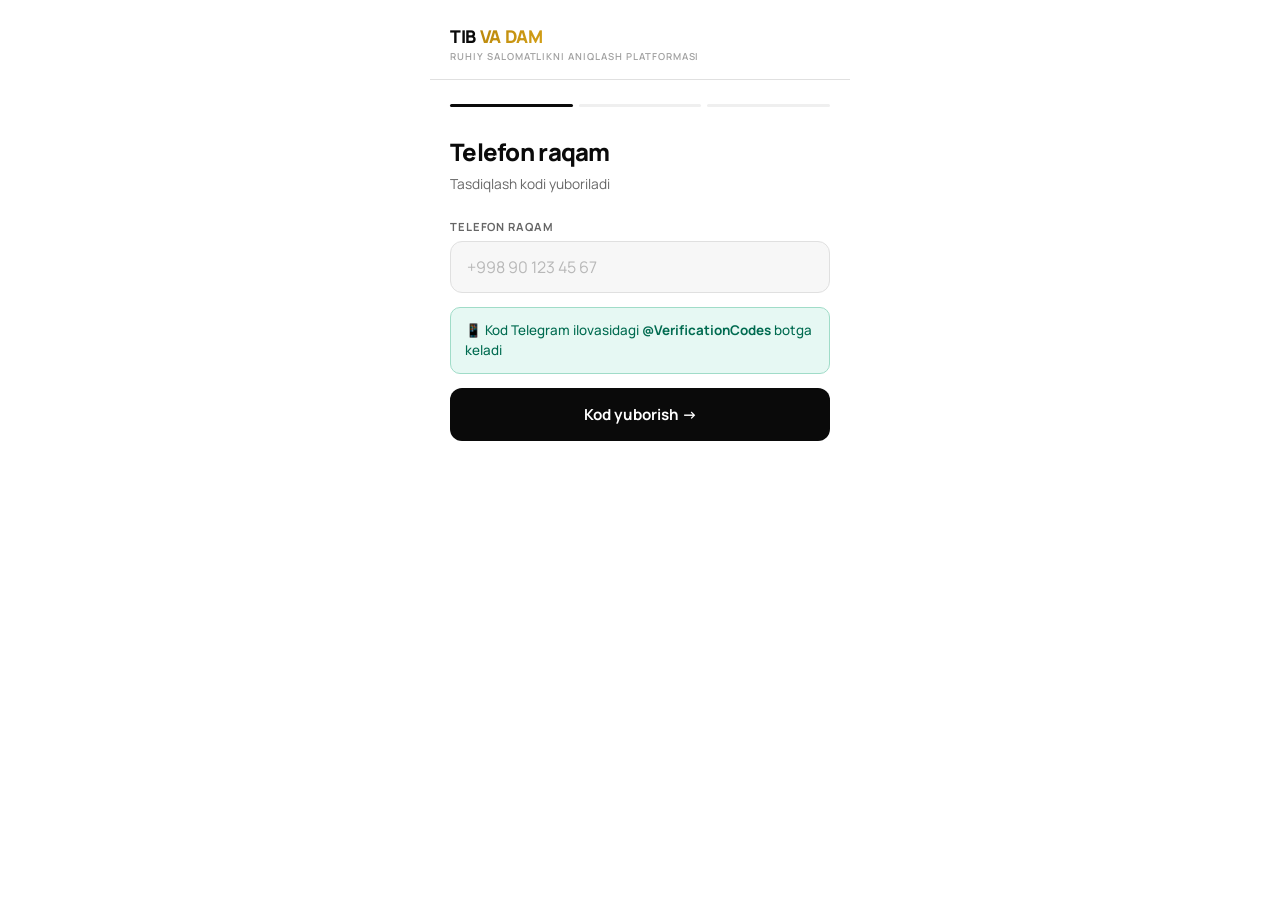
==== register.html @ 311f2bc5 "Add registration HTML file with form and scripts" ====
<!DOCTYPE html>
<html lang="uz">
<head>
  <meta charset="UTF-8">
  <meta name="viewport" content="width=device-width, initial-scale=1.0, maximum-scale=1.0, user-scalable=no">
  <title>TIB VA DAM — Ro'yxatdan o'tish</title>
  <link rel="preconnect" href="https://fonts.googleapis.com">
  <link href="https://fonts.googleapis.com/css2?family=Manrope:wght@400;500;600;700;800&display=swap" rel="stylesheet">
  <style>
    * { box-sizing: border-box; margin: 0; padding: 0; }
    :root {
      --black: #0a0a0a; --white: #fff;
      --g50: #f7f7f7; --g100: #efefef; --g200: #e0e0e0;
      --g400: #a0a0a0; --g600: #666;
      --green: #00b37a; --green-bg: #e6f8f3;
      --red: #e03030; --red-bg: #fef0f0;
      --amber: #d97706;
      --f: 'Manrope', -apple-system, sans-serif;
    }
    html, body { font-family: var(--f); background: var(--white); color: var(--black); min-height: 100vh; -webkit-font-smoothing: antialiased; }
    .wrap { max-width: 420px; margin: 0 auto; padding: 0 20px 80px; }

    /* Header */
    .header { padding: 24px 20px 16px; border-bottom: 1px solid var(--g200); margin: 0 -20px 24px; }
    .logo { font-size: 1.1rem; font-weight: 800; letter-spacing: -.02em; }
    .logo span { background: linear-gradient(135deg,#b8860b,#d4a017); -webkit-background-clip: text; -webkit-text-fill-color: transparent; background-clip: text; }
    .tagline { font-size: .6rem; letter-spacing: .1em; text-transform: uppercase; color: var(--g400); font-weight: 600; margin-top: 2px; }

    /* Steps */
    .steps { display: flex; gap: 6px; margin-bottom: 28px; }
    .step { flex: 1; height: 3px; background: var(--g100); border-radius: 2px; transition: background .3s; }
    .step.done   { background: var(--green); }
    .step.active { background: var(--black); }

    /* Title */
    .title { font-size: 1.5rem; font-weight: 800; letter-spacing: -.03em; margin-bottom: 6px; }
    .subtitle { font-size: .86rem; color: var(--g600); margin-bottom: 24px; line-height: 1.5; }

    /* Screens */
    .screen { display: none; animation: up .2s ease both; }
    .screen.active { display: block; }
    @keyframes up { from { opacity:0; transform:translateY(8px); } to { opacity:1; transform:none; } }

    /* Field */
    .field { margin-bottom: 14px; }
    .field label { display: block; font-size: .7rem; font-weight: 700; letter-spacing: .08em; text-transform: uppercase; color: var(--g600); margin-bottom: 7px; }
    .field input {
      width: 100% !important; display: block !important;
      background: var(--g50) !important; border: 1.5px solid var(--g200) !important;
      border-radius: 12px !important; padding: 14px 16px !important;
      font-family: var(--f) !important; font-size: 16px !important; font-weight: 500 !important;
      color: #0a0a0a !important; -webkit-text-fill-color: #0a0a0a !important;
      outline: none !important; -webkit-appearance: none !important; appearance: none !important;
      opacity: 1 !important; transition: border-color .15s, background .15s;
    }
    .field input:focus { border-color: var(--black) !important; background: var(--white) !important; }
    .field input::placeholder { color: #b8b8b8 !important; -webkit-text-fill-color: #b8b8b8 !important; font-weight: 400 !important; opacity: 1 !important; }

    /* OTP input */
    .otp-wrap { display: flex; gap: 8px; }
    .otp-digit {
      flex: 1; height: 56px; text-align: center !important;
      font-size: 1.4rem !important; font-weight: 700 !important;
      border-radius: 12px !important; padding: 0 !important;
      letter-spacing: 0 !important;
    }
    .otp-digit:focus { border-color: var(--black) !important; background: var(--white) !important; }

    /* Button */
    .btn {
      display: block; width: 100%; padding: 16px;
      border: none; border-radius: 12px;
      font-family: var(--f); font-size: .95rem; font-weight: 700;
      cursor: pointer; text-align: center; transition: opacity .15s, transform .1s;
      -webkit-tap-highlight-color: transparent; margin-top: 8px;
    }
    .btn:active { transform: scale(.97); opacity: .85; }
    .btn:disabled { opacity: .4; pointer-events: none; }
    .btn-black  { background: var(--black); color: var(--white); }
    .btn-outline{ background: var(--white); color: var(--black); border: 1.5px solid var(--g200); }

    /* Notice */
    .notice { border-radius: 10px; padding: 12px 14px; font-size: .84rem; line-height: 1.55; font-weight: 500; margin-bottom: 14px; }
    .notice-info  { background: var(--green-bg); color: #006b50; border: 1px solid #a0dcc8; }
    .notice-error { background: var(--red-bg); color: var(--red); border: 1px solid #f0c0c0; display: none; }
    .notice-warn  { background: #fff8ec; color: #9a5800; border: 1px solid #fad890; }

    /* Timer */
    .timer { text-align: center; font-size: .82rem; color: var(--g400); font-weight: 500; margin-top: 12px; }
    .timer a { color: var(--black); font-weight: 600; cursor: pointer; text-decoration: none; }
    .timer a.disabled { color: var(--g400); pointer-events: none; }

    /* Success */
    .success-circle { width: 64px; height: 64px; background: var(--black); border-radius: 50%; display: flex; align-items: center; justify-content: center; margin: 0 auto 16px; }
    .success-title { font-size: 1.4rem; font-weight: 800; text-align: center; margin-bottom: 8px; }
    .success-sub   { font-size: .86rem; color: var(--g600); text-align: center; margin-bottom: 24px; }

    /* Phone display */
    .phone-badge {
      display: inline-flex; align-items: center; gap: 8px;
      background: var(--g50); border: 1.5px solid var(--g200);
      border-radius: 10px; padding: 10px 14px;
      font-size: .88rem; font-weight: 600; color: var(--black);
      margin-bottom: 20px; width: 100%;
    }
    .phone-change { margin-left: auto; font-size: .78rem; color: var(--g400); cursor: pointer; font-weight: 500; }
    .phone-change:hover { color: var(--black); }

    .dev-hint { font-size: .72rem; color: var(--g400); text-align: center; margin-top: 8px; background: var(--g50); padding: 8px; border-radius: 8px; }
  </style>
</head>
<body>
<div class="wrap">
  <div class="header">
    <div class="logo">TIB <span>VA DAM</span></div>
    <div class="tagline">Ruhiy Salomatlikni Aniqlash Platformasi</div>
  </div>

  <!-- STEPS -->
  <div class="steps">
    <div class="step active" id="step-1"></div>
    <div class="step" id="step-2"></div>
    <div class="step" id="step-3"></div>
  </div>

  <!-- SCREEN 1: TELEFON -->
  <div class="screen active" id="sc-phone">
    <div class="title">Telefon raqam</div>
    <div class="subtitle">Tasdiqlash kodi yuboriladi</div>

    <div class="field">
      <label>Telefon raqam</label>
      <input id="inp-phone" type="tel" inputmode="tel"
        placeholder="+998 90 123 45 67" autocomplete="tel">
    </div>

    <div class="notice notice-info">
      📱 Kod Telegram ilovasidagi <strong>@VerificationCodes</strong> botga keladi
    </div>
    <div class="notice notice-error" id="phone-err"></div>

    <button class="btn btn-black" id="btn-send-otp">Kod yuborish →</button>
  </div>

  <!-- SCREEN 2: OTP -->
  <div class="screen" id="sc-otp">
    <div class="title">Kodni kiriting</div>
    <div class="subtitle">6 xonali tasdiqlash kodi</div>

    <div class="phone-badge" id="phone-badge">
      <span>📱</span>
      <span id="phone-display"></span>
      <span class="phone-change" onclick="goScreen('sc-phone')">O'zgartirish</span>
    </div>

    <div class="otp-wrap">
      <input class="field input otp-digit" id="otp-0" type="number" inputmode="numeric" maxlength="1" min="0" max="9">
      <input class="field input otp-digit" id="otp-1" type="number" inputmode="numeric" maxlength="1" min="0" max="9">
      <input class="field input otp-digit" id="otp-2" type="number" inputmode="numeric" maxlength="1" min="0" max="9">
      <input class="field input otp-digit" id="otp-3" type="number" inputmode="numeric" maxlength="1" min="0" max="9">
      <input class="field input otp-digit" id="otp-4" type="number" inputmode="numeric" maxlength="1" min="0" max="9">
      <input class="field input otp-digit" id="otp-5" type="number" inputmode="numeric" maxlength="1" min="0" max="9">
    </div>

    <div class="notice notice-error" id="otp-err" style="margin-top:12px"></div>
    <div id="dev-code-hint" class="dev-hint" style="display:none"></div>

    <button class="btn btn-black" id="btn-verify" style="margin-top:16px">Tasdiqlash →</button>

    <div class="timer">
      <span id="timer-text">Qayta yuborish: <strong id="timer-count">4:59</strong></span>
      <a id="btn-resend" class="disabled" onclick="resendOTP()">Qayta yuborish</a>
    </div>
  </div>

  <!-- SCREEN 3: MA'LUMOTLAR -->
  <div class="screen" id="sc-info">
    <div class="title">Ma'lumotlarni kiriting</div>
    <div class="subtitle">Bir marta to'ldiriladi</div>

    <div class="field">
      <label>Ism va familiya</label>
      <input id="inp-name" type="text" placeholder="Alisher Navoiy" autocomplete="name">
    </div>
    <div class="field">
      <label>Yosh</label>
      <input id="inp-age" type="number" placeholder="28" min="5" max="120">
    </div>
    <div class="field">
      <label>Viloyat / Shahar</label>
      <input id="inp-region" type="text" placeholder="Toshkent">
    </div>

    <div class="notice notice-error" id="info-err" style="margin-top:0"></div>
    <button class="btn btn-black" id="btn-register">Ro'yxatdan o'tish →</button>
  </div>

  <!-- SCREEN 4: SUCCESS -->
  <div class="screen" id="sc-success">
    <div style="padding-top:32px">
      <div class="success-circle">
        <svg width="28" height="28" viewBox="0 0 28 28" fill="none">
          <polyline points="5,14 11,20 23,8" stroke="white" stroke-width="2.5"
            stroke-linecap="round" stroke-linejoin="round"/>
        </svg>
      </div>
      <div class="success-title">Xush kelibsiz!</div>
      <div class="success-sub" id="success-name"></div>
      <div class="notice notice-info" style="text-align:center">
        ✅ Ma'lumotlaringiz muvaffaqiyatli saqlandi
      </div>
      <button class="btn btn-black" id="btn-go-app">Davom etish →</button>
    </div>
  </div>
</div>

<script>
const API = "https://ruhiyat-production.up.railway.app";
let currentPhone = '';
let timerInterval = null;

// ── SCREENS ──────────────────────────────────────────────────────────────
function goScreen(id) {
  document.querySelectorAll('.screen').forEach(s => s.classList.remove('active'));
  document.getElementById(id)?.classList.add('active');
  const steps = { 'sc-phone':0, 'sc-otp':1, 'sc-info':2, 'sc-success':3 };
  const idx = steps[id] || 0;
  ['step-1','step-2','step-3'].forEach((s, i) => {
    const el = document.getElementById(s);
    el.className = 'step' + (i < idx ? ' done' : i === idx ? ' active' : '');
  });
}

function showErr(id, msg) {
  const e = document.getElementById(id);
  if (!e) return;
  e.textContent = msg; e.style.display = 'block';
  setTimeout(() => { e.style.display = 'none'; }, 4000);
}

// ── API CALL ──────────────────────────────────────────────────────────────
async function apiCall(path, body) {
  const res = await fetch(API + path, {
    method: 'POST',
    headers: { 'Content-Type': 'application/json' },
    body: JSON.stringify(body),
  });
  return res.json();
}

// ── STEP 1: TELEFON ───────────────────────────────────────────────────────
document.getElementById('btn-send-otp').addEventListener('click', async () => {
  const phone = document.getElementById('inp-phone').value.trim();
  if (!phone || phone.length < 9) return showErr('phone-err', "Telefon raqamni to'g'ri kiriting");

  const btn = document.getElementById('btn-send-otp');
  btn.disabled = true; btn.textContent = 'Yuborilmoqda...';

  try {
    const res = await apiCall('/api/send-otp', { phone });
    if (!res?.ok) {
      showErr('phone-err', res?.detail || 'Xatolik yuz berdi');
      btn.disabled = false; btn.textContent = 'Kod yuborish →';
      return;
    }

    currentPhone = phone;
    document.getElementById('phone-display').textContent = phone;

    // DEV MODE: kodni ko'rsatish
    if (res.dev_code) {
      const hint = document.getElementById('dev-code-hint');
      hint.textContent = `🔧 Test kodi: ${res.dev_code}`;
      hint.style.display = 'block';
    }

    goScreen('sc-otp');
    startTimer();
    document.getElementById('otp-0').focus();
  } catch(e) {
    showErr('phone-err', 'Server bilan aloqa yo\'q');
  }
  btn.disabled = false; btn.textContent = 'Kod yuborish →';
});

// ── OTP INPUT ─────────────────────────────────────────────────────────────
for (let i = 0; i < 6; i++) {
  const inp = document.getElementById(`otp-${i}`);
  inp.addEventListener('input', e => {
    const val = e.target.value.replace(/\D/g,'');
    e.target.value = val.slice(-1);
    if (val && i < 5) document.getElementById(`otp-${i+1}`).focus();
    if (getOTPCode().length === 6) document.getElementById('btn-verify').click();
  });
  inp.addEventListener('keydown', e => {
    if (e.key === 'Backspace' && !e.target.value && i > 0)
      document.getElementById(`otp-${i-1}`).focus();
  });
  inp.addEventListener('paste', e => {
    e.preventDefault();
    const paste = (e.clipboardData || window.clipboardData).getData('text').replace(/\D/g,'');
    [...paste.slice(0,6)].forEach((d, j) => {
      const el = document.getElementById(`otp-${j}`);
      if (el) el.value = d;
    });
    const last = Math.min(paste.length, 5);
    document.getElementById(`otp-${last}`)?.focus();
    if (paste.length >= 6) setTimeout(() => document.getElementById('btn-verify').click(), 100);
  });
}

function getOTPCode() {
  return [...Array(6)].map((_,i) => document.getElementById(`otp-${i}`)?.value || '').join('');
}

// ── TIMER ─────────────────────────────────────────────────────────────────
function startTimer() {
  let secs = 299;
  const resend = document.getElementById('btn-resend');
  const timerText = document.getElementById('timer-text');
  const timerCount = document.getElementById('timer-count');
  resend.className = 'disabled';
  timerText.style.display = 'inline';
  clearInterval(timerInterval);
  timerInterval = setInterval(() => {
    secs--;
    const m = Math.floor(secs/60), s = secs%60;
    timerCount.textContent = `${m}:${String(s).padStart(2,'0')}`;
    if (secs <= 0) {
      clearInterval(timerInterval);
      timerText.style.display = 'none';
      resend.className = '';
    }
  }, 1000);
}

async function resendOTP() {
  if (!currentPhone) return;
  try {
    const res = await apiCall('/api/send-otp', { phone: currentPhone });
    if (res?.dev_code) {
      const hint = document.getElementById('dev-code-hint');
      hint.textContent = `🔧 Test kodi: ${res.dev_code}`;
      hint.style.display = 'block';
    }
    startTimer();
    // OTP input ларини тозалаш
    for (let i = 0; i < 6; i++) document.getElementById(`otp-${i}`).value = '';
    document.getElementById('otp-0').focus();
  } catch(e) {
    showErr('otp-err', 'Qayta yuborishda xatolik');
  }
}

// ── STEP 2: VERIFY ────────────────────────────────────────────────────────
document.getElementById('btn-verify').addEventListener('click', async () => {
  const code = getOTPCode();
  if (code.length < 6) return showErr('otp-err', "6 xonali kodni to'liq kiriting");

  const btn = document.getElementById('btn-verify');
  btn.disabled = true; btn.textContent = 'Tekshirilmoqda...';

  try {
    const res = await apiCall('/api/verify-otp', { phone: currentPhone, code });
    if (!res?.ok) {
      showErr('otp-err', res?.detail || 'Noto\'g\'ri kod');
      btn.disabled = false; btn.textContent = 'Tasdiqlash →';
      return;
    }

    clearInterval(timerInterval);

    if (res.registered && res.user) {
      // Allaqachon ro'yxatdan o'tgan
      showSuccess(res.user.full_name);
    } else {
      // Yangi foydalanuvchi
      goScreen('sc-info');
    }
  } catch(e) {
    showErr('otp-err', 'Server bilan aloqa yo\'q');
  }
  btn.disabled = false; btn.textContent = 'Tasdiqlash →';
});

// ── STEP 3: REGISTER ──────────────────────────────────────────────────────
document.getElementById('btn-register').addEventListener('click', async () => {
  const name   = document.getElementById('inp-name').value.trim();
  const age    = document.getElementById('inp-age').value.trim();
  const region = document.getElementById('inp-region').value.trim();

  if (!name || name.length < 3) return showErr('info-err', "Ism kamida 3 ta harf bo'lsin");
  if (!age || isNaN(+age) || +age < 5 || +age > 120) return showErr('info-err', "Yoshni to'g'ri kiriting");
  if (!region) return showErr('info-err', 'Viloyatni kiriting');

  const btn = document.getElementById('btn-register');
  btn.disabled = true; btn.textContent = 'Saqlanmoqda...';

  try {
    const res = await apiCall('/api/register', {
      phone:     currentPhone,
      full_name: name,
      age:       +age,
      region,
    });

    if (!res?.ok) {
      showErr('info-err', res?.detail || 'Ro\'yxatdan o\'tishda xatolik');
      btn.disabled = false; btn.textContent = "Ro'yxatdan o'tish →";
      return;
    }

    showSuccess(name);
  } catch(e) {
    showErr('info-err', 'Server bilan aloqa yo\'q');
  }
  btn.disabled = false; btn.textContent = "Ro'yxatdan o'tish →";
});

// ── SUCCESS ───────────────────────────────────────────────────────────────
function showSuccess(name) {
  const sub = document.getElementById('success-name');
  if (sub) sub.textContent = `${name}, muvaffaqiyatli ro'yxatdan o'tdingiz!`;
  // Phone ni localStorage ga saqlash
  try { localStorage.setItem('tvd_phone', currentPhone); localStorage.setItem('tvd_name', name); } catch {}
  goScreen('sc-success');
}

// ── GO APP ────────────────────────────────────────────────────────────────
document.getElementById('btn-go-app').addEventListener('click', () => {
  window.location.href = 'index.html';
});
</script>
</body>
</html>
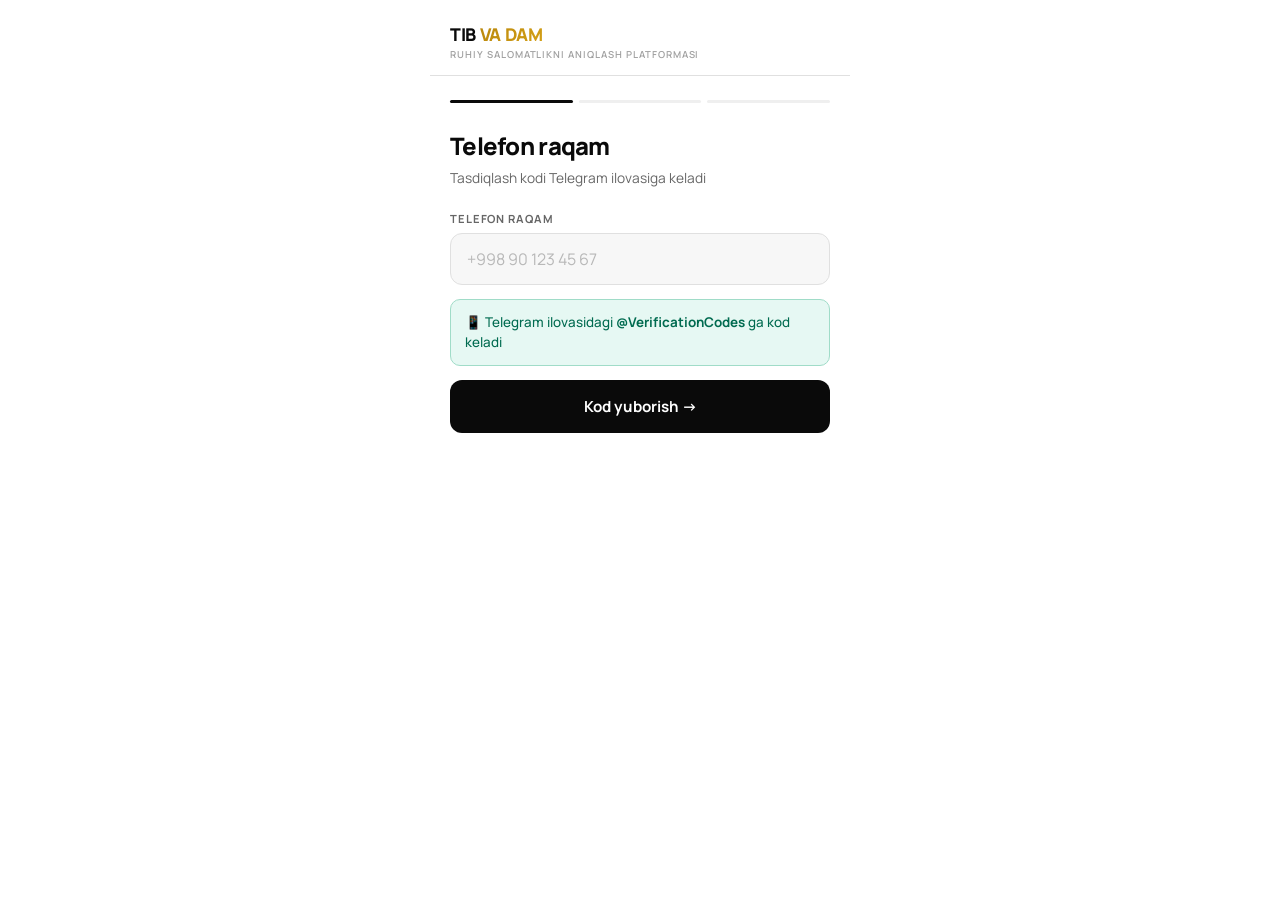
==== commit b6d545bd: "Update register.html" ====
--- a/register.html
+++ b/register.html
@@ -3,110 +3,117 @@
 <head>
   <meta charset="UTF-8">
   <meta name="viewport" content="width=device-width, initial-scale=1.0, maximum-scale=1.0, user-scalable=no">
-  <title>TIB VA DAM — Ro'yxatdan o'tish</title>
+  <title>TIB VA DAM</title>
   <link rel="preconnect" href="https://fonts.googleapis.com">
   <link href="https://fonts.googleapis.com/css2?family=Manrope:wght@400;500;600;700;800&display=swap" rel="stylesheet">
   <style>
-    * { box-sizing: border-box; margin: 0; padding: 0; }
-    :root {
-      --black: #0a0a0a; --white: #fff;
-      --g50: #f7f7f7; --g100: #efefef; --g200: #e0e0e0;
-      --g400: #a0a0a0; --g600: #666;
-      --green: #00b37a; --green-bg: #e6f8f3;
-      --red: #e03030; --red-bg: #fef0f0;
-      --amber: #d97706;
-      --f: 'Manrope', -apple-system, sans-serif;
-    }
-    html, body { font-family: var(--f); background: var(--white); color: var(--black); min-height: 100vh; -webkit-font-smoothing: antialiased; }
-    .wrap { max-width: 420px; margin: 0 auto; padding: 0 20px 80px; }
+    *{box-sizing:border-box;margin:0;padding:0}
+    :root{
+      --black:#0a0a0a;--white:#fff;
+      --g50:#f7f7f7;--g100:#efefef;--g200:#e0e0e0;--g400:#a0a0a0;--g600:#666;
+      --green:#00b37a;--green-bg:#e6f8f3;--red:#e03030;--red-bg:#fef0f0;
+      --amber:#d97706;--f:'Manrope',-apple-system,sans-serif;
+    }
+    html,body{font-family:var(--f);background:var(--white);color:var(--black);min-height:100vh;-webkit-font-smoothing:antialiased;}
+    .wrap{max-width:420px;margin:0 auto;padding:0 20px 60px;}
 
     /* Header */
-    .header { padding: 24px 20px 16px; border-bottom: 1px solid var(--g200); margin: 0 -20px 24px; }
-    .logo { font-size: 1.1rem; font-weight: 800; letter-spacing: -.02em; }
-    .logo span { background: linear-gradient(135deg,#b8860b,#d4a017); -webkit-background-clip: text; -webkit-text-fill-color: transparent; background-clip: text; }
-    .tagline { font-size: .6rem; letter-spacing: .1em; text-transform: uppercase; color: var(--g400); font-weight: 600; margin-top: 2px; }
+    .header{padding:22px 20px 14px;border-bottom:1px solid var(--g200);margin:0 -20px 24px;}
+    .logo{font-size:1.1rem;font-weight:800;letter-spacing:-.02em;}
+    .logo span{background:linear-gradient(135deg,#b8860b,#d4a017);-webkit-background-clip:text;-webkit-text-fill-color:transparent;background-clip:text;}
+    .tagline{font-size:.6rem;letter-spacing:.1em;text-transform:uppercase;color:var(--g400);font-weight:600;margin-top:2px;}
 
     /* Steps */
-    .steps { display: flex; gap: 6px; margin-bottom: 28px; }
-    .step { flex: 1; height: 3px; background: var(--g100); border-radius: 2px; transition: background .3s; }
-    .step.done   { background: var(--green); }
-    .step.active { background: var(--black); }
-
-    /* Title */
-    .title { font-size: 1.5rem; font-weight: 800; letter-spacing: -.03em; margin-bottom: 6px; }
-    .subtitle { font-size: .86rem; color: var(--g600); margin-bottom: 24px; line-height: 1.5; }
-
-    /* Screens */
-    .screen { display: none; animation: up .2s ease both; }
-    .screen.active { display: block; }
-    @keyframes up { from { opacity:0; transform:translateY(8px); } to { opacity:1; transform:none; } }
+    .steps{display:flex;gap:6px;margin-bottom:26px;}
+    .step{flex:1;height:3px;background:var(--g100);border-radius:2px;transition:background .3s;}
+    .step.done{background:var(--green);}
+    .step.active{background:var(--black);}
+
+    /* Screen */
+    .screen{display:none;animation:up .2s ease both;}
+    .screen.active{display:block;}
+    @keyframes up{from{opacity:0;transform:translateY(8px)}to{opacity:1;transform:none}}
+
+    /* Typography */
+    .title{font-size:1.5rem;font-weight:800;letter-spacing:-.03em;margin-bottom:6px;}
+    .subtitle{font-size:.86rem;color:var(--g600);margin-bottom:22px;line-height:1.5;}
 
     /* Field */
-    .field { margin-bottom: 14px; }
-    .field label { display: block; font-size: .7rem; font-weight: 700; letter-spacing: .08em; text-transform: uppercase; color: var(--g600); margin-bottom: 7px; }
-    .field input {
-      width: 100% !important; display: block !important;
-      background: var(--g50) !important; border: 1.5px solid var(--g200) !important;
-      border-radius: 12px !important; padding: 14px 16px !important;
-      font-family: var(--f) !important; font-size: 16px !important; font-weight: 500 !important;
-      color: #0a0a0a !important; -webkit-text-fill-color: #0a0a0a !important;
-      outline: none !important; -webkit-appearance: none !important; appearance: none !important;
-      opacity: 1 !important; transition: border-color .15s, background .15s;
-    }
-    .field input:focus { border-color: var(--black) !important; background: var(--white) !important; }
-    .field input::placeholder { color: #b8b8b8 !important; -webkit-text-fill-color: #b8b8b8 !important; font-weight: 400 !important; opacity: 1 !important; }
-
-    /* OTP input */
-    .otp-wrap { display: flex; gap: 8px; }
-    .otp-digit {
-      flex: 1; height: 56px; text-align: center !important;
-      font-size: 1.4rem !important; font-weight: 700 !important;
-      border-radius: 12px !important; padding: 0 !important;
-      letter-spacing: 0 !important;
-    }
-    .otp-digit:focus { border-color: var(--black) !important; background: var(--white) !important; }
-
-    /* Button */
-    .btn {
-      display: block; width: 100%; padding: 16px;
-      border: none; border-radius: 12px;
-      font-family: var(--f); font-size: .95rem; font-weight: 700;
-      cursor: pointer; text-align: center; transition: opacity .15s, transform .1s;
-      -webkit-tap-highlight-color: transparent; margin-top: 8px;
-    }
-    .btn:active { transform: scale(.97); opacity: .85; }
-    .btn:disabled { opacity: .4; pointer-events: none; }
-    .btn-black  { background: var(--black); color: var(--white); }
-    .btn-outline{ background: var(--white); color: var(--black); border: 1.5px solid var(--g200); }
+    .field{margin-bottom:14px;}
+    .field label{display:block;font-size:.7rem;font-weight:700;letter-spacing:.08em;text-transform:uppercase;color:var(--g600);margin-bottom:7px;}
+    .field input{
+      width:100%!important;display:block!important;
+      background:var(--g50)!important;border:1.5px solid var(--g200)!important;
+      border-radius:12px!important;padding:14px 16px!important;
+      font-family:var(--f)!important;font-size:16px!important;font-weight:500!important;
+      color:#0a0a0a!important;-webkit-text-fill-color:#0a0a0a!important;
+      outline:none!important;-webkit-appearance:none!important;appearance:none!important;
+      opacity:1!important;transition:border-color .15s;
+    }
+    .field input:focus{border-color:var(--black)!important;background:var(--white)!important;}
+    .field input::placeholder{color:#b8b8b8!important;-webkit-text-fill-color:#b8b8b8!important;font-weight:400!important;opacity:1!important;}
+
+    /* OTP */
+    .otp-wrap{display:flex;gap:8px;margin-bottom:4px;}
+    .otp-d{
+      flex:1;height:58px;text-align:center!important;font-size:1.5rem!important;
+      font-weight:800!important;border-radius:12px!important;padding:0!important;
+      background:var(--g50)!important;border:1.5px solid var(--g200)!important;
+      color:#0a0a0a!important;-webkit-text-fill-color:#0a0a0a!important;
+      outline:none!important;-webkit-appearance:none!important;
+      font-family:var(--f)!important;opacity:1!important;
+    }
+    .otp-d:focus{border-color:var(--black)!important;background:var(--white)!important;}
+
+    /* Buttons */
+    .btn{
+      display:block;width:100%;padding:16px;
+      border:none;border-radius:12px;
+      font-family:var(--f);font-size:.95rem;font-weight:700;
+      cursor:pointer;text-align:center;
+      transition:opacity .15s,transform .1s;
+      -webkit-tap-highlight-color:transparent;
+    }
+    .btn:active{transform:scale(.97);opacity:.85;}
+    .btn:disabled{opacity:.4;pointer-events:none;}
+    .btn+.btn{margin-top:8px;}
+    .btn-black{background:var(--black);color:var(--white);}
+    .btn-outline{background:var(--white);color:var(--black);border:1.5px solid var(--g200);}
 
     /* Notice */
-    .notice { border-radius: 10px; padding: 12px 14px; font-size: .84rem; line-height: 1.55; font-weight: 500; margin-bottom: 14px; }
-    .notice-info  { background: var(--green-bg); color: #006b50; border: 1px solid #a0dcc8; }
-    .notice-error { background: var(--red-bg); color: var(--red); border: 1px solid #f0c0c0; display: none; }
-    .notice-warn  { background: #fff8ec; color: #9a5800; border: 1px solid #fad890; }
+    .notice{border-radius:10px;padding:12px 14px;font-size:.84rem;line-height:1.55;font-weight:500;margin-bottom:14px;}
+    .n-info {background:var(--green-bg);color:#006b50;border:1px solid #a0dcc8;}
+    .n-error{background:var(--red-bg);color:var(--red);border:1px solid #f0c0c0;display:none;}
+    .n-warn {background:#fff8ec;color:#9a5800;border:1px solid #fad890;}
+    .n-code {background:#fff3cd;border:1.5px solid #ffc107;border-radius:10px;padding:14px 16px;font-size:1rem;font-weight:700;text-align:center;color:#333;letter-spacing:.05em;display:none;margin-bottom:14px;}
+
+    /* Phone badge */
+    .phone-badge{
+      display:flex;align-items:center;gap:8px;
+      background:var(--g50);border:1.5px solid var(--g200);
+      border-radius:10px;padding:12px 14px;
+      font-size:.88rem;font-weight:600;color:var(--black);
+      margin-bottom:20px;
+    }
+    .phone-change{margin-left:auto;font-size:.78rem;color:var(--g400);cursor:pointer;font-weight:500;}
 
     /* Timer */
-    .timer { text-align: center; font-size: .82rem; color: var(--g400); font-weight: 500; margin-top: 12px; }
-    .timer a { color: var(--black); font-weight: 600; cursor: pointer; text-decoration: none; }
-    .timer a.disabled { color: var(--g400); pointer-events: none; }
+    .timer{text-align:center;font-size:.82rem;color:var(--g400);font-weight:500;margin-top:12px;}
+    .timer a{color:var(--black);font-weight:600;cursor:pointer;}
+    .timer a.off{color:var(--g400);pointer-events:none;}
 
     /* Success */
-    .success-circle { width: 64px; height: 64px; background: var(--black); border-radius: 50%; display: flex; align-items: center; justify-content: center; margin: 0 auto 16px; }
-    .success-title { font-size: 1.4rem; font-weight: 800; text-align: center; margin-bottom: 8px; }
-    .success-sub   { font-size: .86rem; color: var(--g600); text-align: center; margin-bottom: 24px; }
-
-    /* Phone display */
-    .phone-badge {
-      display: inline-flex; align-items: center; gap: 8px;
-      background: var(--g50); border: 1.5px solid var(--g200);
-      border-radius: 10px; padding: 10px 14px;
-      font-size: .88rem; font-weight: 600; color: var(--black);
-      margin-bottom: 20px; width: 100%;
-    }
-    .phone-change { margin-left: auto; font-size: .78rem; color: var(--g400); cursor: pointer; font-weight: 500; }
-    .phone-change:hover { color: var(--black); }
-
-    .dev-hint { font-size: .72rem; color: var(--g400); text-align: center; margin-top: 8px; background: var(--g50); padding: 8px; border-radius: 8px; }
+    .success-circle{width:64px;height:64px;background:var(--black);border-radius:50%;display:flex;align-items:center;justify-content:center;margin:0 auto 16px;}
+    .s-title{font-size:1.4rem;font-weight:800;text-align:center;margin-bottom:8px;}
+    .s-sub{font-size:.86rem;color:var(--g600);text-align:center;margin-bottom:24px;}
+
+    /* Welcome (eski foydalanuvchi) */
+    .welcome-card{
+      background:var(--g50);border:1.5px solid var(--g200);
+      border-radius:16px;padding:20px;margin-bottom:16px;
+    }
+    .welcome-name{font-size:1.2rem;font-weight:800;color:var(--black);margin-bottom:4px;}
+    .welcome-info{font-size:.84rem;color:var(--g600);}
   </style>
 </head>
 <body>
@@ -116,68 +123,57 @@
     <div class="tagline">Ruhiy Salomatlikni Aniqlash Platformasi</div>
   </div>
 
-  <!-- STEPS -->
   <div class="steps">
     <div class="step active" id="step-1"></div>
     <div class="step" id="step-2"></div>
     <div class="step" id="step-3"></div>
   </div>
 
-  <!-- SCREEN 1: TELEFON -->
+  <!-- 1. TELEFON -->
   <div class="screen active" id="sc-phone">
     <div class="title">Telefon raqam</div>
-    <div class="subtitle">Tasdiqlash kodi yuboriladi</div>
-
+    <div class="subtitle">Tasdiqlash kodi Telegram ilovasiga keladi</div>
     <div class="field">
       <label>Telefon raqam</label>
-      <input id="inp-phone" type="tel" inputmode="tel"
-        placeholder="+998 90 123 45 67" autocomplete="tel">
-    </div>
-
-    <div class="notice notice-info">
-      📱 Kod Telegram ilovasidagi <strong>@VerificationCodes</strong> botga keladi
-    </div>
-    <div class="notice notice-error" id="phone-err"></div>
-
-    <button class="btn btn-black" id="btn-send-otp">Kod yuborish →</button>
-  </div>
-
-  <!-- SCREEN 2: OTP -->
+      <input id="inp-phone" type="tel" inputmode="tel" placeholder="+998 90 123 45 67" autocomplete="tel">
+    </div>
+    <div class="notice n-info">
+      📱 Telegram ilovasidagi <strong>@VerificationCodes</strong> ga kod keladi
+    </div>
+    <div class="notice n-error" id="phone-err"></div>
+    <button class="btn btn-black" id="btn-send">Kod yuborish →</button>
+  </div>
+
+  <!-- 2. OTP -->
   <div class="screen" id="sc-otp">
     <div class="title">Kodni kiriting</div>
     <div class="subtitle">6 xonali tasdiqlash kodi</div>
-
-    <div class="phone-badge" id="phone-badge">
+    <div class="phone-badge">
       <span>📱</span>
-      <span id="phone-display"></span>
+      <span id="phone-show"></span>
       <span class="phone-change" onclick="goScreen('sc-phone')">O'zgartirish</span>
     </div>
-
+    <div class="n-code" id="dev-code"></div>
     <div class="otp-wrap">
-      <input class="field input otp-digit" id="otp-0" type="number" inputmode="numeric" maxlength="1" min="0" max="9">
-      <input class="field input otp-digit" id="otp-1" type="number" inputmode="numeric" maxlength="1" min="0" max="9">
-      <input class="field input otp-digit" id="otp-2" type="number" inputmode="numeric" maxlength="1" min="0" max="9">
-      <input class="field input otp-digit" id="otp-3" type="number" inputmode="numeric" maxlength="1" min="0" max="9">
-      <input class="field input otp-digit" id="otp-4" type="number" inputmode="numeric" maxlength="1" min="0" max="9">
-      <input class="field input otp-digit" id="otp-5" type="number" inputmode="numeric" maxlength="1" min="0" max="9">
-    </div>
-
-    <div class="notice notice-error" id="otp-err" style="margin-top:12px"></div>
-    <div id="dev-code-hint" class="dev-hint" style="display:none"></div>
-
+      <input class="otp-d" id="o0" type="number" inputmode="numeric" maxlength="1" min="0" max="9">
+      <input class="otp-d" id="o1" type="number" inputmode="numeric" maxlength="1" min="0" max="9">
+      <input class="otp-d" id="o2" type="number" inputmode="numeric" maxlength="1" min="0" max="9">
+      <input class="otp-d" id="o3" type="number" inputmode="numeric" maxlength="1" min="0" max="9">
+      <input class="otp-d" id="o4" type="number" inputmode="numeric" maxlength="1" min="0" max="9">
+      <input class="otp-d" id="o5" type="number" inputmode="numeric" maxlength="1" min="0" max="9">
+    </div>
+    <div class="notice n-error" id="otp-err" style="margin-top:10px"></div>
     <button class="btn btn-black" id="btn-verify" style="margin-top:16px">Tasdiqlash →</button>
-
     <div class="timer">
-      <span id="timer-text">Qayta yuborish: <strong id="timer-count">4:59</strong></span>
-      <a id="btn-resend" class="disabled" onclick="resendOTP()">Qayta yuborish</a>
-    </div>
-  </div>
-
-  <!-- SCREEN 3: MA'LUMOTLAR -->
+      <span id="timer-txt">Qayta yuborish: <strong id="timer-n">4:59</strong></span>
+      <a id="btn-resend" class="off" onclick="resend()"> | Qayta yuborish</a>
+    </div>
+  </div>
+
+  <!-- 3a. YANGI FOYDALANUVCHI — ma'lumotlar -->
   <div class="screen" id="sc-info">
     <div class="title">Ma'lumotlarni kiriting</div>
     <div class="subtitle">Bir marta to'ldiriladi</div>
-
     <div class="field">
       <label>Ism va familiya</label>
       <input id="inp-name" type="text" placeholder="Alisher Navoiy" autocomplete="name">
@@ -190,12 +186,23 @@
       <label>Viloyat / Shahar</label>
       <input id="inp-region" type="text" placeholder="Toshkent">
     </div>
-
-    <div class="notice notice-error" id="info-err" style="margin-top:0"></div>
+    <div class="notice n-error" id="info-err" style="margin-top:0"></div>
     <button class="btn btn-black" id="btn-register">Ro'yxatdan o'tish →</button>
   </div>
 
-  <!-- SCREEN 4: SUCCESS -->
+  <!-- 3b. ESKI FOYDALANUVCHI — xush kelibsiz -->
+  <div class="screen" id="sc-welcome">
+    <div style="padding-top:16px">
+      <div class="welcome-card" id="welcome-card">
+        <div class="welcome-name" id="welcome-name"></div>
+        <div class="welcome-info" id="welcome-info"></div>
+      </div>
+      <div class="notice n-info">✅ Telefon raqamingiz tasdiqlandi</div>
+      <button class="btn btn-black" id="btn-enter">Kirish →</button>
+    </div>
+  </div>
+
+  <!-- 4. SUCCESS (yangi ro'yxatdan o'tgan) -->
   <div class="screen" id="sc-success">
     <div style="padding-top:32px">
       <div class="success-circle">
@@ -204,28 +211,26 @@
             stroke-linecap="round" stroke-linejoin="round"/>
         </svg>
       </div>
-      <div class="success-title">Xush kelibsiz!</div>
-      <div class="success-sub" id="success-name"></div>
-      <div class="notice notice-info" style="text-align:center">
-        ✅ Ma'lumotlaringiz muvaffaqiyatli saqlandi
-      </div>
-      <button class="btn btn-black" id="btn-go-app">Davom etish →</button>
+      <div class="s-title">Xush kelibsiz!</div>
+      <div class="s-sub" id="success-sub"></div>
+      <div class="notice n-info" style="text-align:center">✅ Ma'lumotlaringiz saqlandi</div>
+      <button class="btn btn-black" id="btn-go">Davom etish →</button>
     </div>
   </div>
 </div>
 
 <script>
 const API = "https://ruhiyat-production.up.railway.app";
-let currentPhone = '';
-let timerInterval = null;
-
-// ── SCREENS ──────────────────────────────────────────────────────────────
+let phone = '';
+let timerIv = null;
+
+// ── Screens ──────────────────────────────────────────────────────────────────
 function goScreen(id) {
   document.querySelectorAll('.screen').forEach(s => s.classList.remove('active'));
   document.getElementById(id)?.classList.add('active');
-  const steps = { 'sc-phone':0, 'sc-otp':1, 'sc-info':2, 'sc-success':3 };
-  const idx = steps[id] || 0;
-  ['step-1','step-2','step-3'].forEach((s, i) => {
+  const map = {'sc-phone':0,'sc-otp':1,'sc-info':2,'sc-welcome':2,'sc-success':3};
+  const idx = map[id] ?? 0;
+  ['step-1','step-2','step-3'].forEach((s,i) => {
     const el = document.getElementById(s);
     el.className = 'step' + (i < idx ? ' done' : i === idx ? ' active' : '');
   });
@@ -235,155 +240,165 @@
   const e = document.getElementById(id);
   if (!e) return;
   e.textContent = msg; e.style.display = 'block';
-  setTimeout(() => { e.style.display = 'none'; }, 4000);
-}
-
-// ── API CALL ──────────────────────────────────────────────────────────────
-async function apiCall(path, body) {
-  const res = await fetch(API + path, {
+  setTimeout(() => e.style.display = 'none', 4000);
+}
+
+async function api(path, body) {
+  const r = await fetch(API + path, {
     method: 'POST',
-    headers: { 'Content-Type': 'application/json' },
+    headers: {'Content-Type': 'application/json'},
     body: JSON.stringify(body),
   });
-  return res.json();
-}
-
-// ── STEP 1: TELEFON ───────────────────────────────────────────────────────
-document.getElementById('btn-send-otp').addEventListener('click', async () => {
-  const phone = document.getElementById('inp-phone').value.trim();
-  if (!phone || phone.length < 9) return showErr('phone-err', "Telefon raqamni to'g'ri kiriting");
-
-  const btn = document.getElementById('btn-send-otp');
+  return r.json();
+}
+
+// ── Saqlab qo'yish ────────────────────────────────────────────────────────────
+function saveUser(user) {
+  try {
+    localStorage.setItem('tvd_phone', user.phone || phone);
+    localStorage.setItem('tvd_name', user.full_name || '');
+    localStorage.setItem('tvd_user', JSON.stringify(user));
+  } catch {}
+}
+
+function goApp() {
+  window.location.href = 'index.html';
+}
+
+// ── STEP 1: Telefon ───────────────────────────────────────────────────────────
+document.getElementById('btn-send').addEventListener('click', async () => {
+  const val = document.getElementById('inp-phone').value.trim();
+  if (!val || val.length < 9) return showErr('phone-err', "Telefon raqamni to'g'ri kiriting");
+
+  const btn = document.getElementById('btn-send');
   btn.disabled = true; btn.textContent = 'Yuborilmoqda...';
 
   try {
-    const res = await apiCall('/api/send-otp', { phone });
+    const res = await api('/api/otp/send', {phone: val});
     if (!res?.ok) {
       showErr('phone-err', res?.detail || 'Xatolik yuz berdi');
       btn.disabled = false; btn.textContent = 'Kod yuborish →';
       return;
     }
 
-    currentPhone = phone;
-    document.getElementById('phone-display').textContent = phone;
+    phone = val;
+    document.getElementById('phone-show').textContent = val;
 
     // DEV MODE: kodni ko'rsatish
+    const codeEl = document.getElementById('dev-code');
     if (res.dev_code) {
-      const hint = document.getElementById('dev-code-hint');
-      hint.textContent = `🔧 Test kodi: ${res.dev_code}`;
-      hint.style.display = 'block';
+      codeEl.textContent = `Tasdiqlash kodi: ${res.dev_code}`;
+      codeEl.style.display = 'block';
     }
 
     goScreen('sc-otp');
     startTimer();
-    document.getElementById('otp-0').focus();
+    document.getElementById('o0').focus();
   } catch(e) {
-    showErr('phone-err', 'Server bilan aloqa yo\'q');
+    showErr('phone-err', "Server bilan aloqa yo'q. Qayta urinib ko'ring.");
   }
   btn.disabled = false; btn.textContent = 'Kod yuborish →';
 });
 
-// ── OTP INPUT ─────────────────────────────────────────────────────────────
+// ── OTP input ─────────────────────────────────────────────────────────────────
 for (let i = 0; i < 6; i++) {
-  const inp = document.getElementById(`otp-${i}`);
+  const inp = document.getElementById(`o${i}`);
   inp.addEventListener('input', e => {
-    const val = e.target.value.replace(/\D/g,'');
-    e.target.value = val.slice(-1);
-    if (val && i < 5) document.getElementById(`otp-${i+1}`).focus();
-    if (getOTPCode().length === 6) document.getElementById('btn-verify').click();
+    const v = e.target.value.replace(/\D/g,'');
+    e.target.value = v.slice(-1);
+    if (v && i < 5) document.getElementById(`o${i+1}`).focus();
+    if (getCode().length === 6) document.getElementById('btn-verify').click();
   });
   inp.addEventListener('keydown', e => {
     if (e.key === 'Backspace' && !e.target.value && i > 0)
-      document.getElementById(`otp-${i-1}`).focus();
+      document.getElementById(`o${i-1}`).focus();
   });
   inp.addEventListener('paste', e => {
     e.preventDefault();
-    const paste = (e.clipboardData || window.clipboardData).getData('text').replace(/\D/g,'');
-    [...paste.slice(0,6)].forEach((d, j) => {
-      const el = document.getElementById(`otp-${j}`);
-      if (el) el.value = d;
-    });
-    const last = Math.min(paste.length, 5);
-    document.getElementById(`otp-${last}`)?.focus();
-    if (paste.length >= 6) setTimeout(() => document.getElementById('btn-verify').click(), 100);
+    const p = (e.clipboardData || window.clipboardData).getData('text').replace(/\D/g,'');
+    [...p.slice(0,6)].forEach((d,j) => { const el = document.getElementById(`o${j}`); if (el) el.value = d; });
+    document.getElementById(`o${Math.min(p.length,5)}`)?.focus();
+    if (p.length >= 6) setTimeout(() => document.getElementById('btn-verify').click(), 100);
   });
 }
 
-function getOTPCode() {
-  return [...Array(6)].map((_,i) => document.getElementById(`otp-${i}`)?.value || '').join('');
-}
-
-// ── TIMER ─────────────────────────────────────────────────────────────────
+function getCode() {
+  return [...Array(6)].map((_,i) => document.getElementById(`o${i}`)?.value || '').join('');
+}
+
+// ── Timer ─────────────────────────────────────────────────────────────────────
 function startTimer() {
-  let secs = 299;
+  let s = 299;
   const resend = document.getElementById('btn-resend');
-  const timerText = document.getElementById('timer-text');
-  const timerCount = document.getElementById('timer-count');
-  resend.className = 'disabled';
-  timerText.style.display = 'inline';
-  clearInterval(timerInterval);
-  timerInterval = setInterval(() => {
-    secs--;
-    const m = Math.floor(secs/60), s = secs%60;
-    timerCount.textContent = `${m}:${String(s).padStart(2,'0')}`;
-    if (secs <= 0) {
-      clearInterval(timerInterval);
-      timerText.style.display = 'none';
+  const txt    = document.getElementById('timer-txt');
+  const cnt    = document.getElementById('timer-n');
+  resend.className = 'off';
+  txt.style.display = 'inline';
+  clearInterval(timerIv);
+  timerIv = setInterval(() => {
+    s--;
+    cnt.textContent = `${Math.floor(s/60)}:${String(s%60).padStart(2,'0')}`;
+    if (s <= 0) {
+      clearInterval(timerIv);
+      txt.style.display = 'none';
       resend.className = '';
     }
   }, 1000);
 }
 
-async function resendOTP() {
-  if (!currentPhone) return;
-  try {
-    const res = await apiCall('/api/send-otp', { phone: currentPhone });
-    if (res?.dev_code) {
-      const hint = document.getElementById('dev-code-hint');
-      hint.textContent = `🔧 Test kodi: ${res.dev_code}`;
-      hint.style.display = 'block';
-    }
-    startTimer();
-    // OTP input ларини тозалаш
-    for (let i = 0; i < 6; i++) document.getElementById(`otp-${i}`).value = '';
-    document.getElementById('otp-0').focus();
-  } catch(e) {
-    showErr('otp-err', 'Qayta yuborishda xatolik');
+async function resend() {
+  if (!phone) return;
+  const res = await api('/api/otp/send', {phone});
+  if (res?.dev_code) {
+    const codeEl = document.getElementById('dev-code');
+    codeEl.textContent = `Yangi kod: ${res.dev_code}`;
+    codeEl.style.display = 'block';
   }
-}
-
-// ── STEP 2: VERIFY ────────────────────────────────────────────────────────
+  for (let i = 0; i < 6; i++) document.getElementById(`o${i}`).value = '';
+  document.getElementById('o0').focus();
+  startTimer();
+}
+
+// ── STEP 2: Verify ────────────────────────────────────────────────────────────
 document.getElementById('btn-verify').addEventListener('click', async () => {
-  const code = getOTPCode();
+  const code = getCode();
   if (code.length < 6) return showErr('otp-err', "6 xonali kodni to'liq kiriting");
 
   const btn = document.getElementById('btn-verify');
   btn.disabled = true; btn.textContent = 'Tekshirilmoqda...';
 
   try {
-    const res = await apiCall('/api/verify-otp', { phone: currentPhone, code });
+    const res = await api('/api/otp/verify', {phone, code});
     if (!res?.ok) {
-      showErr('otp-err', res?.detail || 'Noto\'g\'ri kod');
+      showErr('otp-err', res?.detail || "Noto'g'ri kod");
       btn.disabled = false; btn.textContent = 'Tasdiqlash →';
       return;
     }
 
-    clearInterval(timerInterval);
+    clearInterval(timerIv);
 
     if (res.registered && res.user) {
-      // Allaqachon ro'yxatdan o'tgan
-      showSuccess(res.user.full_name);
+      // Eski foydalanuvchi — xush kelibsiz ekrani
+      const u = res.user;
+      document.getElementById('welcome-name').textContent = u.full_name || '';
+      document.getElementById('welcome-info').textContent =
+        `${u.age || ''} yosh · ${u.region || ''}`;
+      saveUser(u);
+      goScreen('sc-welcome');
     } else {
-      // Yangi foydalanuvchi
+      // Yangi foydalanuvchi — ma'lumot to'ldirish
       goScreen('sc-info');
     }
   } catch(e) {
-    showErr('otp-err', 'Server bilan aloqa yo\'q');
+    showErr('otp-err', "Server bilan aloqa yo'q.");
   }
   btn.disabled = false; btn.textContent = 'Tasdiqlash →';
 });
 
-// ── STEP 3: REGISTER ──────────────────────────────────────────────────────
+// ── Eski foydalanuvchi kirishi ────────────────────────────────────────────────
+document.getElementById('btn-enter').addEventListener('click', goApp);
+
+// ── STEP 3: Register ──────────────────────────────────────────────────────────
 document.getElementById('btn-register').addEventListener('click', async () => {
   const name   = document.getElementById('inp-name').value.trim();
   const age    = document.getElementById('inp-age').value.trim();
@@ -397,39 +412,27 @@
   btn.disabled = true; btn.textContent = 'Saqlanmoqda...';
 
   try {
-    const res = await apiCall('/api/register', {
-      phone:     currentPhone,
-      full_name: name,
-      age:       +age,
-      region,
+    const res = await api('/api/otp/register', {
+      phone, full_name: name, age: +age, region,
     });
 
     if (!res?.ok) {
-      showErr('info-err', res?.detail || 'Ro\'yxatdan o\'tishda xatolik');
+      showErr('info-err', res?.detail || "Ro'yxatdan o'tishda xatolik");
       btn.disabled = false; btn.textContent = "Ro'yxatdan o'tish →";
       return;
     }
 
-    showSuccess(name);
+    saveUser({...res.user, phone});
+    document.getElementById('success-sub').textContent = `${name}, muvaffaqiyatli ro'yxatdan o'tdingiz!`;
+    goScreen('sc-success');
   } catch(e) {
-    showErr('info-err', 'Server bilan aloqa yo\'q');
+    showErr('info-err', "Server bilan aloqa yo'q.");
   }
   btn.disabled = false; btn.textContent = "Ro'yxatdan o'tish →";
 });
 
-// ── SUCCESS ───────────────────────────────────────────────────────────────
-function showSuccess(name) {
-  const sub = document.getElementById('success-name');
-  if (sub) sub.textContent = `${name}, muvaffaqiyatli ro'yxatdan o'tdingiz!`;
-  // Phone ni localStorage ga saqlash
-  try { localStorage.setItem('tvd_phone', currentPhone); localStorage.setItem('tvd_name', name); } catch {}
-  goScreen('sc-success');
-}
-
-// ── GO APP ────────────────────────────────────────────────────────────────
-document.getElementById('btn-go-app').addEventListener('click', () => {
-  window.location.href = 'index.html';
-});
+// ── Success → App ─────────────────────────────────────────────────────────────
+document.getElementById('btn-go').addEventListener('click', goApp);
 </script>
 </body>
 </html>
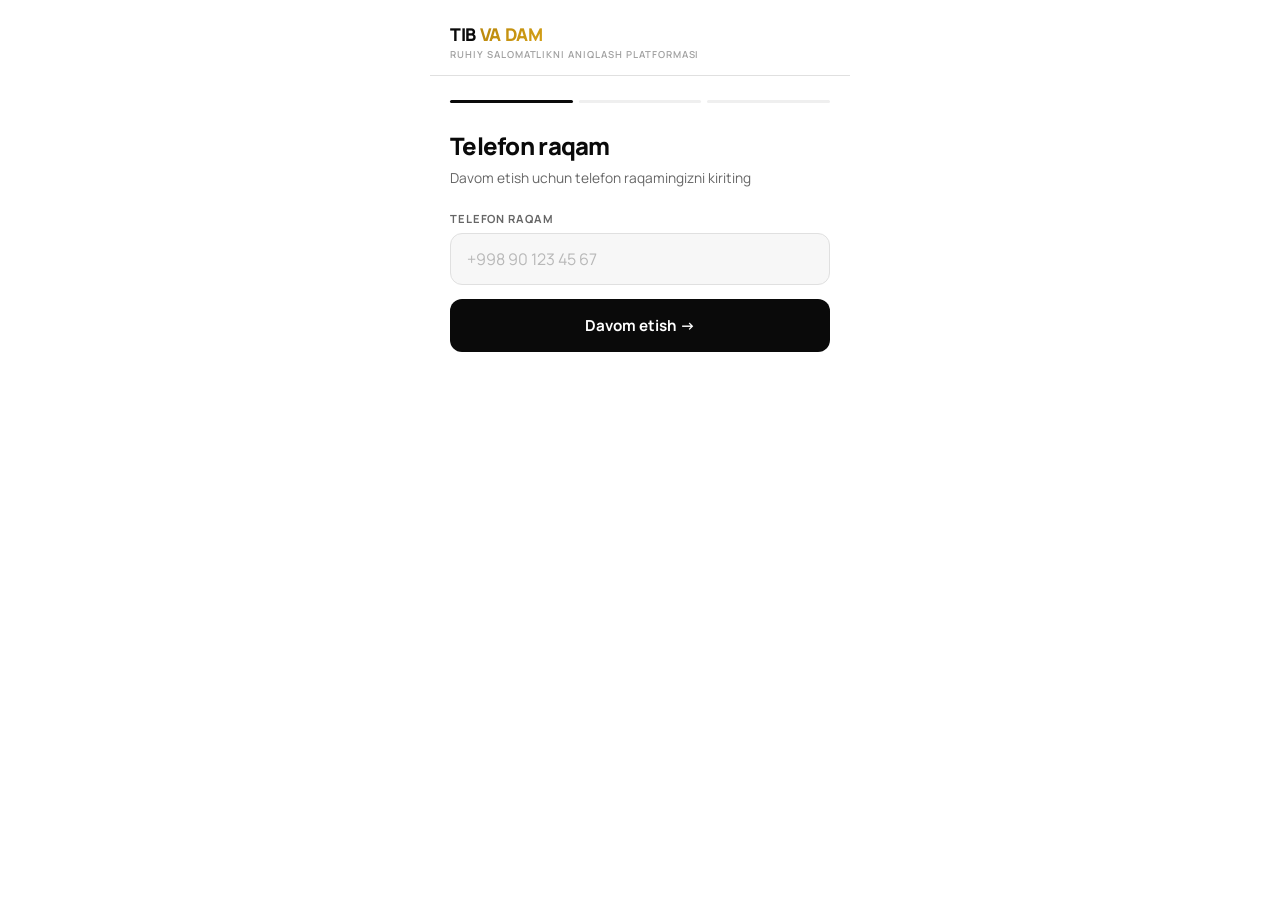
==== commit 9fec5c7f: "Update phone screen and remove OTP section" ====
--- a/register.html
+++ b/register.html
@@ -132,42 +132,13 @@
   <!-- 1. TELEFON -->
   <div class="screen active" id="sc-phone">
     <div class="title">Telefon raqam</div>
-    <div class="subtitle">Tasdiqlash kodi Telegram ilovasiga keladi</div>
+    <div class="subtitle">Davom etish uchun telefon raqamingizni kiriting</div>
     <div class="field">
       <label>Telefon raqam</label>
       <input id="inp-phone" type="tel" inputmode="tel" placeholder="+998 90 123 45 67" autocomplete="tel">
     </div>
-    <div class="notice n-info">
-      📱 Telegram ilovasidagi <strong>@VerificationCodes</strong> ga kod keladi
-    </div>
     <div class="notice n-error" id="phone-err"></div>
-    <button class="btn btn-black" id="btn-send">Kod yuborish →</button>
-  </div>
-
-  <!-- 2. OTP -->
-  <div class="screen" id="sc-otp">
-    <div class="title">Kodni kiriting</div>
-    <div class="subtitle">6 xonali tasdiqlash kodi</div>
-    <div class="phone-badge">
-      <span>📱</span>
-      <span id="phone-show"></span>
-      <span class="phone-change" onclick="goScreen('sc-phone')">O'zgartirish</span>
-    </div>
-    <div class="n-code" id="dev-code"></div>
-    <div class="otp-wrap">
-      <input class="otp-d" id="o0" type="number" inputmode="numeric" maxlength="1" min="0" max="9">
-      <input class="otp-d" id="o1" type="number" inputmode="numeric" maxlength="1" min="0" max="9">
-      <input class="otp-d" id="o2" type="number" inputmode="numeric" maxlength="1" min="0" max="9">
-      <input class="otp-d" id="o3" type="number" inputmode="numeric" maxlength="1" min="0" max="9">
-      <input class="otp-d" id="o4" type="number" inputmode="numeric" maxlength="1" min="0" max="9">
-      <input class="otp-d" id="o5" type="number" inputmode="numeric" maxlength="1" min="0" max="9">
-    </div>
-    <div class="notice n-error" id="otp-err" style="margin-top:10px"></div>
-    <button class="btn btn-black" id="btn-verify" style="margin-top:16px">Tasdiqlash →</button>
-    <div class="timer">
-      <span id="timer-txt">Qayta yuborish: <strong id="timer-n">4:59</strong></span>
-      <a id="btn-resend" class="off" onclick="resend()"> | Qayta yuborish</a>
-    </div>
+    <button class="btn btn-black" id="btn-send">Davom etish →</button>
   </div>
 
   <!-- 3a. YANGI FOYDALANUVCHI — ma'lumotlar -->
@@ -222,13 +193,12 @@
 <script>
 const API = "https://ruhiyat-production.up.railway.app";
 let phone = '';
-let timerIv = null;
 
 // ── Screens ──────────────────────────────────────────────────────────────────
 function goScreen(id) {
   document.querySelectorAll('.screen').forEach(s => s.classList.remove('active'));
   document.getElementById(id)?.classList.add('active');
-  const map = {'sc-phone':0,'sc-otp':1,'sc-info':2,'sc-welcome':2,'sc-success':3};
+  const map = {'sc-phone':0,'sc-info':1,'sc-welcome':1,'sc-success':2};
   const idx = map[id] ?? 0;
   ['step-1','step-2','step-3'].forEach((s,i) => {
     const el = document.getElementById(s);
@@ -255,144 +225,49 @@
 // ── Saqlab qo'yish ────────────────────────────────────────────────────────────
 function saveUser(user) {
   try {
-    localStorage.setItem('tvd_phone', user.phone || phone);
+    const p = user.phone || phone || '';
+    localStorage.setItem('tvd_phone', p);
     localStorage.setItem('tvd_name', user.full_name || '');
-    localStorage.setItem('tvd_user', JSON.stringify(user));
-  } catch {}
+    localStorage.setItem('tvd_user', JSON.stringify({...user, phone: p}));
+    console.log('[register] Saved user:', user.full_name, 'phone:', p);
+  } catch(e) {
+    console.error('[register] localStorage error:', e);
+  }
 }
 
 function goApp() {
   window.location.href = 'index.html';
 }
 
-// ── STEP 1: Telefon ───────────────────────────────────────────────────────────
+// ── STEP 1: Telefon (OTP-siz) ───────────────────────────────────────────────
 document.getElementById('btn-send').addEventListener('click', async () => {
   const val = document.getElementById('inp-phone').value.trim();
   if (!val || val.length < 9) return showErr('phone-err', "Telefon raqamni to'g'ri kiriting");
 
   const btn = document.getElementById('btn-send');
-  btn.disabled = true; btn.textContent = 'Yuborilmoqda...';
+  btn.disabled = true; btn.textContent = 'Tekshirilmoqda...';
 
   try {
-    const res = await api('/api/otp/send', {phone: val});
-    if (!res?.ok) {
-      showErr('phone-err', res?.detail || 'Xatolik yuz berdi');
-      btn.disabled = false; btn.textContent = 'Kod yuborish →';
-      return;
-    }
-
     phone = val;
-    document.getElementById('phone-show').textContent = val;
-
-    // DEV MODE: kodni ko'rsatish
-    const codeEl = document.getElementById('dev-code');
-    if (res.dev_code) {
-      codeEl.textContent = `Tasdiqlash kodi: ${res.dev_code}`;
-      codeEl.style.display = 'block';
-    }
-
-    goScreen('sc-otp');
-    startTimer();
-    document.getElementById('o0').focus();
-  } catch(e) {
-    showErr('phone-err', "Server bilan aloqa yo'q. Qayta urinib ko'ring.");
-  }
-  btn.disabled = false; btn.textContent = 'Kod yuborish →';
-});
-
-// ── OTP input ─────────────────────────────────────────────────────────────────
-for (let i = 0; i < 6; i++) {
-  const inp = document.getElementById(`o${i}`);
-  inp.addEventListener('input', e => {
-    const v = e.target.value.replace(/\D/g,'');
-    e.target.value = v.slice(-1);
-    if (v && i < 5) document.getElementById(`o${i+1}`).focus();
-    if (getCode().length === 6) document.getElementById('btn-verify').click();
-  });
-  inp.addEventListener('keydown', e => {
-    if (e.key === 'Backspace' && !e.target.value && i > 0)
-      document.getElementById(`o${i-1}`).focus();
-  });
-  inp.addEventListener('paste', e => {
-    e.preventDefault();
-    const p = (e.clipboardData || window.clipboardData).getData('text').replace(/\D/g,'');
-    [...p.slice(0,6)].forEach((d,j) => { const el = document.getElementById(`o${j}`); if (el) el.value = d; });
-    document.getElementById(`o${Math.min(p.length,5)}`)?.focus();
-    if (p.length >= 6) setTimeout(() => document.getElementById('btn-verify').click(), 100);
-  });
-}
-
-function getCode() {
-  return [...Array(6)].map((_,i) => document.getElementById(`o${i}`)?.value || '').join('');
-}
-
-// ── Timer ─────────────────────────────────────────────────────────────────────
-function startTimer() {
-  let s = 299;
-  const resend = document.getElementById('btn-resend');
-  const txt    = document.getElementById('timer-txt');
-  const cnt    = document.getElementById('timer-n');
-  resend.className = 'off';
-  txt.style.display = 'inline';
-  clearInterval(timerIv);
-  timerIv = setInterval(() => {
-    s--;
-    cnt.textContent = `${Math.floor(s/60)}:${String(s%60).padStart(2,'0')}`;
-    if (s <= 0) {
-      clearInterval(timerIv);
-      txt.style.display = 'none';
-      resend.className = '';
-    }
-  }, 1000);
-}
-
-async function resend() {
-  if (!phone) return;
-  const res = await api('/api/otp/send', {phone});
-  if (res?.dev_code) {
-    const codeEl = document.getElementById('dev-code');
-    codeEl.textContent = `Yangi kod: ${res.dev_code}`;
-    codeEl.style.display = 'block';
-  }
-  for (let i = 0; i < 6; i++) document.getElementById(`o${i}`).value = '';
-  document.getElementById('o0').focus();
-  startTimer();
-}
-
-// ── STEP 2: Verify ────────────────────────────────────────────────────────────
-document.getElementById('btn-verify').addEventListener('click', async () => {
-  const code = getCode();
-  if (code.length < 6) return showErr('otp-err', "6 xonali kodni to'liq kiriting");
-
-  const btn = document.getElementById('btn-verify');
-  btn.disabled = true; btn.textContent = 'Tekshirilmoqda...';
-
-  try {
-    const res = await api('/api/otp/verify', {phone, code});
-    if (!res?.ok) {
-      showErr('otp-err', res?.detail || "Noto'g'ri kod");
-      btn.disabled = false; btn.textContent = 'Tasdiqlash →';
-      return;
-    }
-
-    clearInterval(timerIv);
-
-    if (res.registered && res.user) {
-      // Eski foydalanuvchi — xush kelibsiz ekrani
+    // Telefon bo'yicha foydalanuvchi bor-yo'qligini tekshiramiz (tasdiqlash kodisiz)
+    const res = await api('/api/check-user', {phone: val});
+
+    if (res && res.ok && res.exists && res.user) {
+      // Eski foydalanuvchi — to'g'ridan-to'g'ri kirish
       const u = res.user;
       document.getElementById('welcome-name').textContent = u.full_name || '';
       document.getElementById('welcome-info').textContent =
         `${u.age || ''} yosh · ${u.region || ''}`;
-      saveUser(u);
+      saveUser({...u, phone: val});
       goScreen('sc-welcome');
     } else {
       // Yangi foydalanuvchi — ma'lumot to'ldirish
       goScreen('sc-info');
     }
   } catch(e) {
-    showErr('otp-err', "Server bilan aloqa yo'q.");
+    showErr('phone-err', "Server bilan aloqa yo'q. Qayta urinib ko'ring.");
   }
-  btn.disabled = false; btn.textContent = 'Tasdiqlash →';
+  btn.disabled = false; btn.textContent = 'Davom etish →';
 });
 
 // ── Eski foydalanuvchi kirishi ────────────────────────────────────────────────
